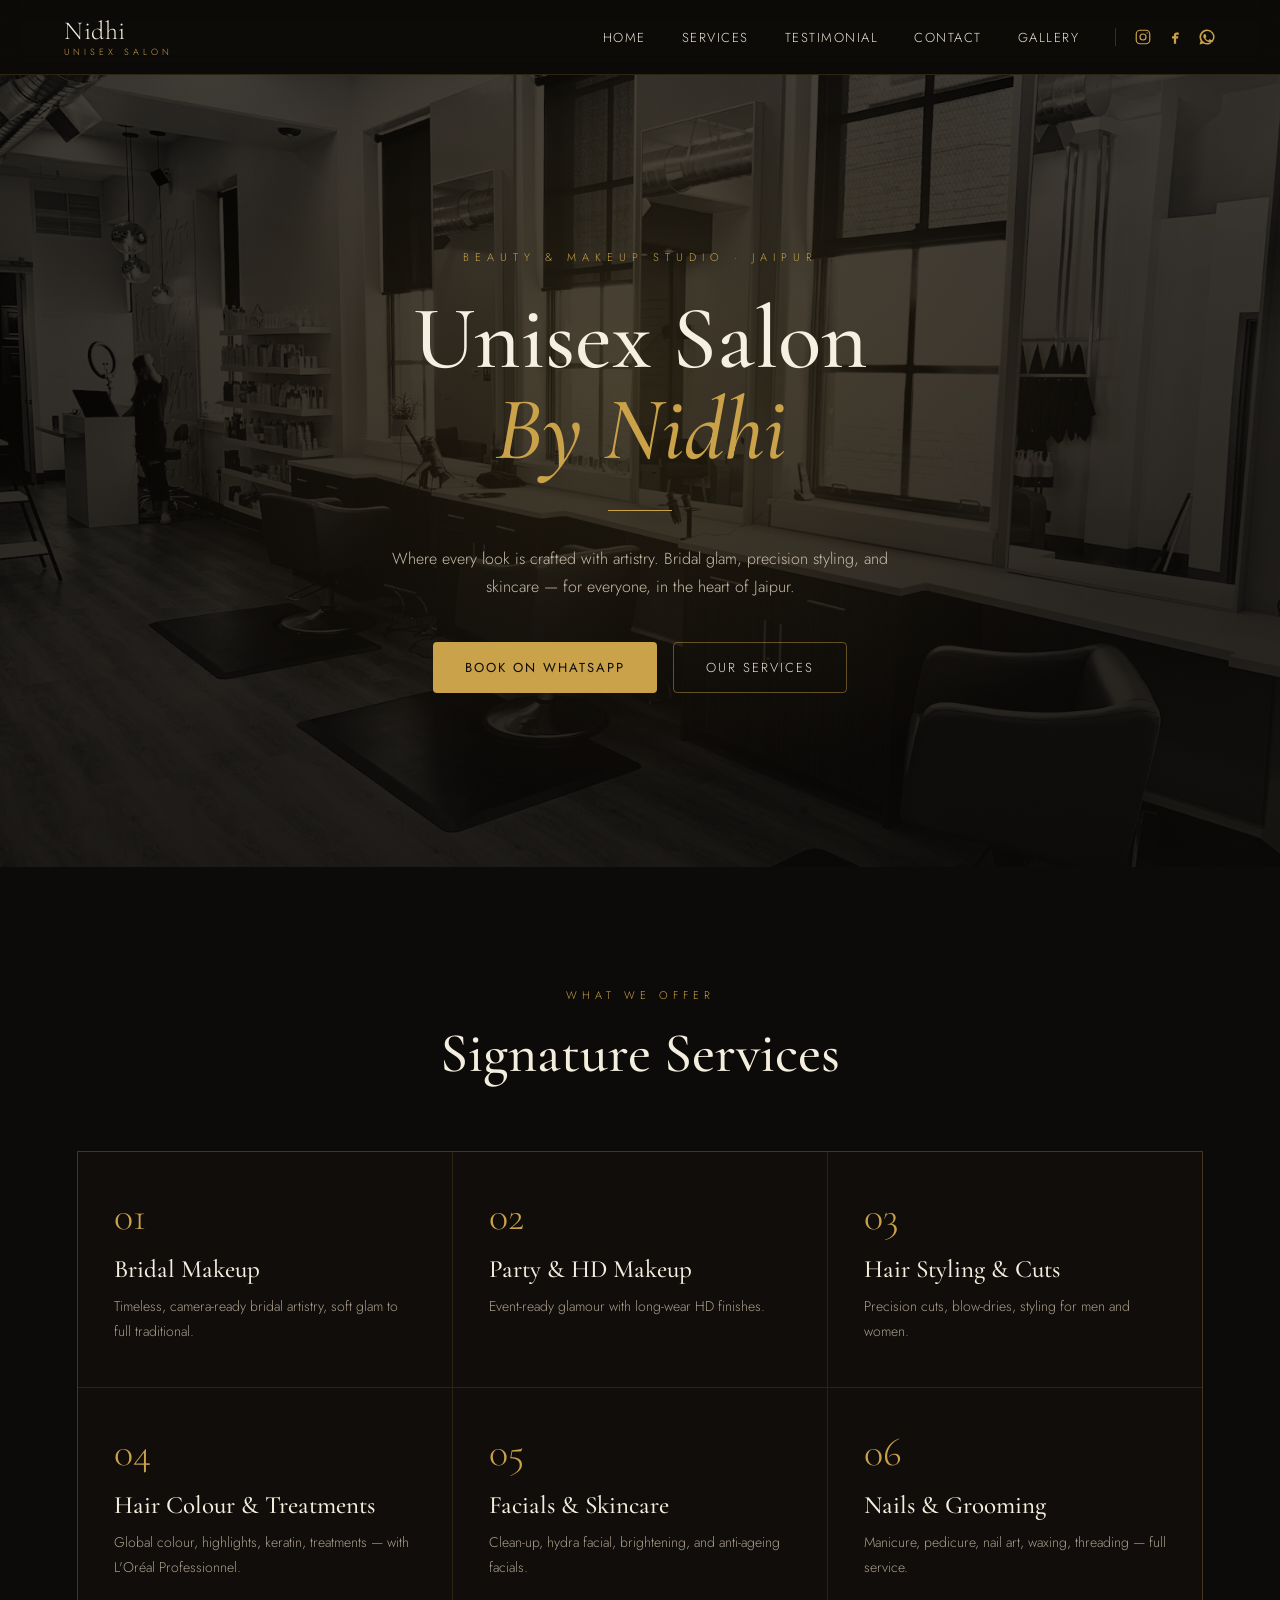
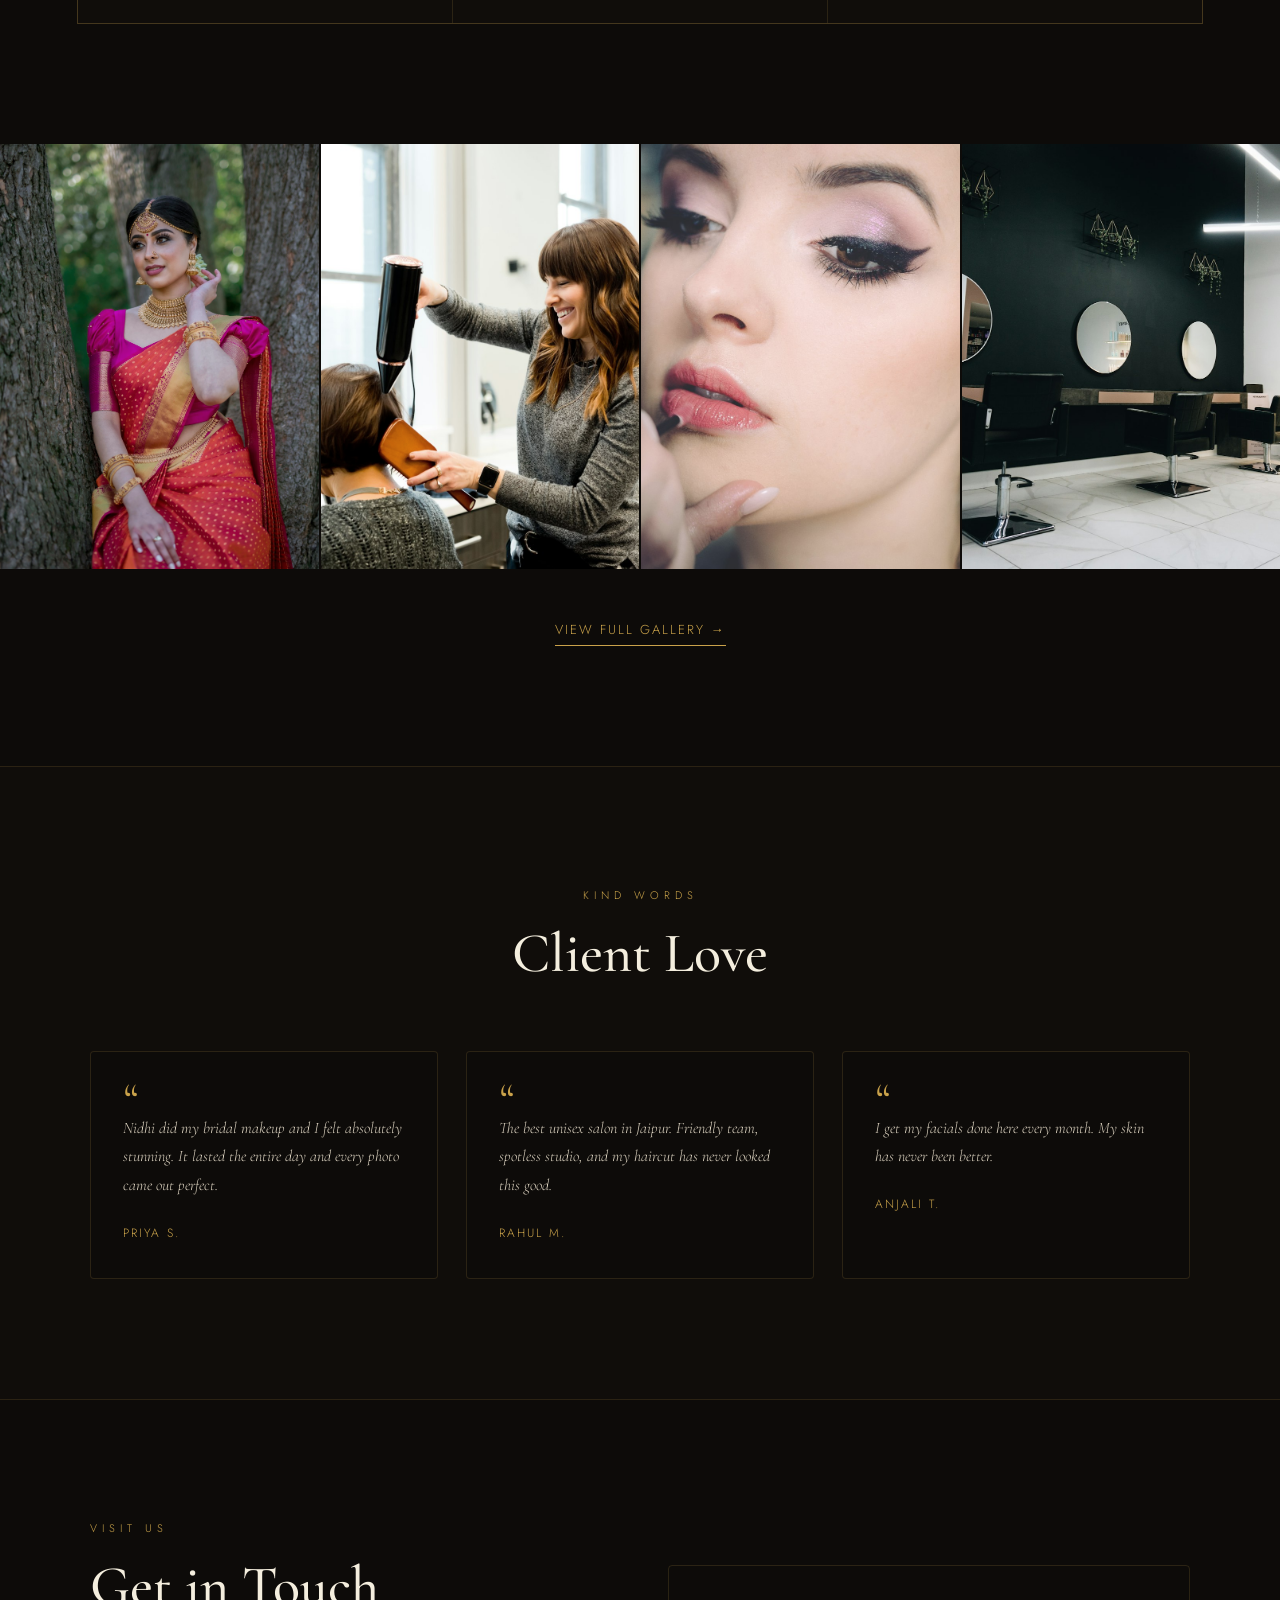
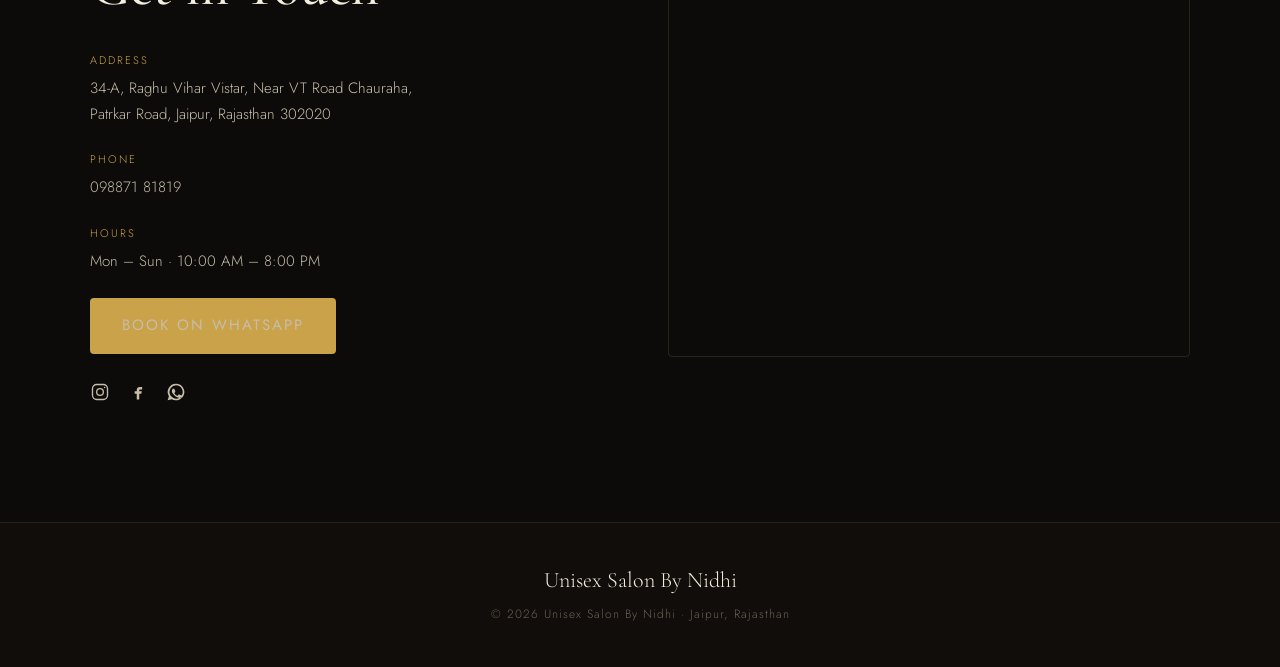
==== Nidhi/index.html @ 647c400b "Nidhi Website" ====
<!DOCTYPE html>
<html lang="en">
<head>
<meta charset="utf-8">
<meta name="viewport" content="width=device-width, initial-scale=1">
<title>Unisex Salon By Nidhi — Luxury Beauty &amp; Makeup Studio in Jaipur</title>
<meta name="description" content="Unisex Salon By Nidhi is a luxury beauty & makeup studio in Mansarovar, Jaipur. Bridal makeup, hair styling & colour, facials, nails and grooming — rated 4.7 by 1,300+ clients. Book on WhatsApp.">
<link rel="canonical" href="https://unisexsalonbynidhi.example.com/">
<meta property="og:type" content="website">
<meta property="og:title" content="Unisex Salon By Nidhi — Beauty &amp; Makeup Studio, Jaipur">
<meta property="og:description" content="Bridal glam, precision styling, and skincare — for everyone, in the heart of Jaipur. A L'Oréal Professionnel partner salon.">
<meta property="og:image" content="images/hero.jpg">
<meta property="og:locale" content="en_IN">
<link rel="icon" href="data:image/svg+xml,%3Csvg xmlns='http://www.w3.org/2000/svg' viewBox='0 0 64 64'%3E%3Crect width='64' height='64' rx='12' fill='%230d0b09'/%3E%3Ctext x='32' y='44' font-family='Georgia,serif' font-size='36' fill='%23c9a24a' text-anchor='middle'%3EN%3C/text%3E%3C/svg%3E">
<link rel="preconnect" href="https://fonts.googleapis.com">
<link rel="preconnect" href="https://fonts.gstatic.com" crossorigin>
<link href="https://fonts.googleapis.com/css2?family=Cormorant+Garamond:ital,wght@0,400;0,500;0,600;1,400&family=Jost:wght@300;400;500&display=swap" rel="stylesheet">
<link rel="stylesheet" href="css/styles.css">
<script type="application/ld+json">
{
  "@context": "https://schema.org",
  "@type": "BeautySalon",
  "name": "Unisex Salon By Nidhi",
  "image": "images/hero.jpg",
  "telephone": "+919887181819",
  "priceRange": "₹₹",
  "address": {
    "@type": "PostalAddress",
    "streetAddress": "34-A, Raghu Vihar Vistar, Near VT Road Chauraha, Patrkar Road, Mansarovar",
    "addressLocality": "Jaipur",
    "addressRegion": "Rajasthan",
    "postalCode": "302020",
    "addressCountry": "IN"
  },
  "openingHoursSpecification": {
    "@type": "OpeningHoursSpecification",
    "dayOfWeek": ["Monday","Tuesday","Wednesday","Thursday","Friday","Saturday","Sunday"],
    "opens": "10:00",
    "closes": "20:00"
  },
  "aggregateRating": {
    "@type": "AggregateRating",
    "ratingValue": "4.7",
    "ratingCount": "1394"
  },
  "sameAs": ["https://www.instagram.com/unisex_salon_by_nidhi/"]
}
</script>
</head>
<body>

<!-- NAV -->
<header class="site-header">
  <a href="#home" class="logo" aria-label="Unisex Salon By Nidhi — home">
    <span class="name">Nidhi</span>
    <span class="tag">Unisex Salon</span>
  </a>
  <nav class="nav-desktop" aria-label="Main navigation">
    <a href="#home">Home</a>
    <a href="#services">Services</a>
    <a href="#testimonial">Testimonial</a>
    <a href="#contact">Contact</a>
    <a href="gallery.html">Gallery</a>
    <div class="nav-social">
      <a href="https://www.instagram.com/unisex_salon_by_nidhi/" aria-label="Instagram" title="Instagram"><svg width="18" height="18" viewBox="0 0 24 24" fill="none" stroke="currentColor" stroke-width="1.6"><rect x="3" y="3" width="18" height="18" rx="5"/><circle cx="12" cy="12" r="4"/><circle cx="17.5" cy="6.5" r="0.9" fill="currentColor" stroke="none"/></svg></a>
      <a href="https://www.facebook.com/p/Salon-by-nidhi-100084214119299/" aria-label="Facebook" title="Facebook"><svg width="18" height="18" viewBox="0 0 24 24" fill="currentColor"><path d="M14 9h3V6h-3c-2 0-3.5 1.5-3.5 3.5V11H8v3h2.5v7h3v-7H16l.5-3h-3V9.7c0-.5.3-.7.8-.7z"/></svg></a>
      <a href="https://wa.me/919887181819" aria-label="WhatsApp" title="WhatsApp"><svg width="18" height="18" viewBox="0 0 24 24" fill="currentColor"><path d="M12 2a10 10 0 0 0-8.5 15.2L2 22l4.9-1.4A10 10 0 1 0 12 2zm0 2a8 8 0 0 1 6.3 12.9l-.3.4.6 2.2-2.3-.6-.4.2A8 8 0 1 1 12 4zm-3 4c-.3 0-.7.1-1 .5s-1 1-1 2.4 1 2.8 1.2 3 2.1 3.3 5.1 4.5c2.5 1 3 .8 3.5.8s1.7-.7 2-1.4.3-1.3.2-1.4-.3-.2-.7-.4-2-1-2.3-1.1-.5-.2-.8.2-.9 1.1-1.1 1.3-.4.2-.7.1a6.6 6.6 0 0 1-2-1.2 7.4 7.4 0 0 1-1.3-1.7c-.2-.4 0-.5.2-.7l.5-.6c.2-.2.2-.4.3-.6s0-.5 0-.7-.8-1.9-1-2.5-.5-.5-.7-.5z"/></svg></a>
    </div>
  </nav>
  <button class="hamburger" aria-label="Open menu" aria-expanded="false">
    <span></span><span></span><span></span>
  </button>
</header>

<div class="mobile-menu">
  <a href="#home">Home</a>
  <a href="#services">Services</a>
  <a href="#testimonial">Testimonial</a>
  <a href="#contact">Contact</a>
  <a href="gallery.html">Gallery</a>
  <div class="social-row">
    <a href="https://www.instagram.com/unisex_salon_by_nidhi/" aria-label="Instagram"><svg width="22" height="22" viewBox="0 0 24 24" fill="none" stroke="currentColor" stroke-width="1.6"><rect x="3" y="3" width="18" height="18" rx="5"/><circle cx="12" cy="12" r="4"/><circle cx="17.5" cy="6.5" r="0.9" fill="currentColor" stroke="none"/></svg></a>
    <a href="https://www.facebook.com/p/Salon-by-nidhi-100084214119299/" aria-label="Facebook"><svg width="22" height="22" viewBox="0 0 24 24" fill="currentColor"><path d="M14 9h3V6h-3c-2 0-3.5 1.5-3.5 3.5V11H8v3h2.5v7h3v-7H16l.5-3h-3V9.7c0-.5.3-.7.8-.7z"/></svg></a>
    <a href="https://wa.me/919887181819" aria-label="WhatsApp"><svg width="22" height="22" viewBox="0 0 24 24" fill="currentColor"><path d="M12 2a10 10 0 0 0-8.5 15.2L2 22l4.9-1.4A10 10 0 1 0 12 2zm0 2a8 8 0 0 1 6.3 12.9l-.3.4.6 2.2-2.3-.6-.4.2A8 8 0 1 1 12 4zm-3 4c-.3 0-.7.1-1 .5s-1 1-1 2.4 1 2.8 1.2 3 2.1 3.3 5.1 4.5c2.5 1 3 .8 3.5.8s1.7-.7 2-1.4.3-1.3.2-1.4-.3-.2-.7-.4-2-1-2.3-1.1-.5-.2-.8.2-.9 1.1-1.1 1.3-.4.2-.7.1a6.6 6.6 0 0 1-2-1.2 7.4 7.4 0 0 1-1.3-1.7c-.2-.4 0-.5.2-.7l.5-.6c.2-.2.2-.4.3-.6s0-.5 0-.7-.8-1.9-1-2.5-.5-.5-.7-.5z"/></svg></a>
  </div>
</div>

<!-- HERO -->
<section id="home" class="hero">
  <div class="hero-bg" role="img" aria-label="Elegant salon studio interior with styling chairs and mirrors"></div>
  <div class="hero-glow"></div>
  <div class="hero-content">
    <div class="kicker">Beauty &amp; Makeup Studio · Jaipur</div>
    <h1>Unisex Salon<br><em>By Nidhi</em></h1>
    <div class="divider"></div>
    <p>Where every look is crafted with artistry. Bridal glam, precision styling, and skincare — for everyone, in the heart of Jaipur.</p>
    <div class="hero-cta">
      <a class="btn btn-gold" href="https://wa.me/919887181819?text=Hi%20Nidhi%2C%20I'd%20like%20to%20book%20an%20appointment">Book on WhatsApp</a>
      <a class="btn btn-outline" href="#services">Our Services</a>
    </div>
  </div>
</section>

<!-- SERVICES -->
<section id="services" class="services">
  <div class="section-head">
    <div class="kicker">What We Offer</div>
    <h2 class="heading">Signature Services</h2>
  </div>
  <div class="services-grid">
    <div class="service-card">
      <div class="num">01</div>
      <h3>Bridal Makeup</h3>
      <p>Timeless, camera-ready bridal artistry, soft glam to full traditional.</p>
    </div>
    <div class="service-card">
      <div class="num">02</div>
      <h3>Party &amp; HD Makeup</h3>
      <p>Event-ready glamour with long-wear HD finishes.</p>
    </div>
    <div class="service-card">
      <div class="num">03</div>
      <h3>Hair Styling &amp; Cuts</h3>
      <p>Precision cuts, blow-dries, styling for men and women.</p>
    </div>
    <div class="service-card">
      <div class="num">04</div>
      <h3>Hair Colour &amp; Treatments</h3>
      <p>Global colour, highlights, keratin, treatments — with L'Oréal Professionnel.</p>
    </div>
    <div class="service-card">
      <div class="num">05</div>
      <h3>Facials &amp; Skincare</h3>
      <p>Clean-up, hydra facial, brightening, and anti-ageing facials.</p>
    </div>
    <div class="service-card">
      <div class="num">06</div>
      <h3>Nails &amp; Grooming</h3>
      <p>Manicure, pedicure, nail art, waxing, threading — full service.</p>
    </div>
  </div>
</section>

<!-- GALLERY PREVIEW -->
<section class="gallery-preview" aria-label="Gallery preview">
  <div class="preview-grid">
    <a href="gallery.html"><img src="images/bridal-01.jpg" alt="Traditional Indian bridal look with gold jewellery" loading="lazy"></a>
    <a href="gallery.html"><img src="images/hair-styling.jpg" alt="Stylist blow-drying a client's hair in the studio" loading="lazy"></a>
    <a href="gallery.html"><img src="images/party-makeup.jpg" alt="Party makeup application — winged liner and soft glam" loading="lazy"></a>
    <a href="gallery.html"><img src="images/studio-interior.jpg" alt="Salon studio interior with styling stations" loading="lazy"></a>
  </div>
  <div style="text-align:center;">
    <a href="gallery.html" class="link-underline">View Full Gallery →</a>
  </div>
</section>

<!-- TESTIMONIAL -->
<section id="testimonial" class="testimonials">
  <div class="section-head">
    <div class="kicker">Kind Words</div>
    <h2 class="heading">Client Love</h2>
  </div>
  <div class="quote-grid">
    <figure class="quote-card">
      <div class="mark">&ldquo;</div>
      <blockquote>Nidhi did my bridal makeup and I felt absolutely stunning. It lasted the entire day and every photo came out perfect.</blockquote>
      <figcaption>Priya S.</figcaption>
    </figure>
    <figure class="quote-card">
      <div class="mark">&ldquo;</div>
      <blockquote>The best unisex salon in Jaipur. Friendly team, spotless studio, and my haircut has never looked this good.</blockquote>
      <figcaption>Rahul M.</figcaption>
    </figure>
    <figure class="quote-card">
      <div class="mark">&ldquo;</div>
      <blockquote>I get my facials done here every month. My skin has never been better.</blockquote>
      <figcaption>Anjali T.</figcaption>
    </figure>
  </div>
</section>

<!-- CONTACT -->
<section id="contact" class="contact">
  <div class="contact-grid">
    <div>
      <div class="kicker">Visit Us</div>
      <h2 class="heading" style="margin-bottom:32px;">Get in Touch</h2>
      <div class="contact-info">
        <div>
          <div class="contact-label">Address</div>
          <p>34-A, Raghu Vihar Vistar, Near VT Road Chauraha,<br>Patrkar Road, Jaipur, Rajasthan 302020</p>
        </div>
        <div>
          <div class="contact-label">Phone</div>
          <a href="tel:+919887181819">098871 81819</a>
        </div>
        <div>
          <div class="contact-label">Hours</div>
          <p>Mon – Sun · 10:00 AM – 8:00 PM</p>
        </div>
        <div>
          <a class="btn btn-gold" href="https://wa.me/919887181819?text=Hi%20Nidhi%2C%20I'd%20like%20to%20book%20an%20appointment">Book on WhatsApp</a>
        </div>
        <div class="social-row">
          <a href="https://www.instagram.com/unisex_salon_by_nidhi/" aria-label="Instagram"><svg width="20" height="20" viewBox="0 0 24 24" fill="none" stroke="currentColor" stroke-width="1.6"><rect x="3" y="3" width="18" height="18" rx="5"/><circle cx="12" cy="12" r="4"/><circle cx="17.5" cy="6.5" r="0.9" fill="currentColor" stroke="none"/></svg></a>
          <a href="https://www.facebook.com/p/Salon-by-nidhi-100084214119299/" aria-label="Facebook"><svg width="20" height="20" viewBox="0 0 24 24" fill="currentColor"><path d="M14 9h3V6h-3c-2 0-3.5 1.5-3.5 3.5V11H8v3h2.5v7h3v-7H16l.5-3h-3V9.7c0-.5.3-.7.8-.7z"/></svg></a>
          <a href="https://wa.me/919887181819" aria-label="WhatsApp"><svg width="20" height="20" viewBox="0 0 24 24" fill="currentColor"><path d="M12 2a10 10 0 0 0-8.5 15.2L2 22l4.9-1.4A10 10 0 1 0 12 2zm0 2a8 8 0 0 1 6.3 12.9l-.3.4.6 2.2-2.3-.6-.4.2A8 8 0 1 1 12 4zm-3 4c-.3 0-.7.1-1 .5s-1 1-1 2.4 1 2.8 1.2 3 2.1 3.3 5.1 4.5c2.5 1 3 .8 3.5.8s1.7-.7 2-1.4.3-1.3.2-1.4-.3-.2-.7-.4-2-1-2.3-1.1-.5-.2-.8.2-.9 1.1-1.1 1.3-.4.2-.7.1a6.6 6.6 0 0 1-2-1.2 7.4 7.4 0 0 1-1.3-1.7c-.2-.4 0-.5.2-.7l.5-.6c.2-.2.2-.4.3-.6s0-.5 0-.7-.8-1.9-1-2.5-.5-.5-.7-.5z"/></svg></a>
        </div>
      </div>
    </div>
    <div class="map-wrap">
      <iframe
        src="https://www.google.com/maps?q=Unisex+Salon+By+Nidhi,+34-A+Raghu+Vihar+Vistar,+Patrkar+Road,+Mansarovar,+Jaipur,+Rajasthan+302020&output=embed"
        title="Map — Unisex Salon By Nidhi, Jaipur"
        loading="lazy"
        referrerpolicy="no-referrer-when-downgrade"
        allowfullscreen></iframe>
    </div>
  </div>
</section>

<!-- FOOTER -->
<footer class="site-footer">
  <div class="name">Unisex Salon By Nidhi</div>
  <p>© 2026 Unisex Salon By Nidhi · Jaipur, Rajasthan</p>
</footer>

<script src="js/main.js"></script>
</body>
</html>
---- Nidhi/css/styles.css ----
/* Unisex Salon By Nidhi — Dark & Gold theme */
:root {
  --bg: #0d0b09;
  --panel: #100d0a;
  --gold: #c9a24a;
  --gold-soft: #e3c876;
  --cream: #ece4d6;
  --muted: #a89e8c;
  --hairline: rgba(201, 162, 74, 0.16);
  --radius: 4px;
}

* { box-sizing: border-box; }

html { scroll-behavior: smooth; }

body {
  margin: 0;
  background: var(--bg);
  color: var(--cream);
  font-family: 'Jost', sans-serif;
  font-weight: 300;
  -webkit-font-smoothing: antialiased;
  overflow-x: hidden;
}

a { color: var(--gold); text-decoration: none; transition: color .25s ease; }
a:hover { color: var(--gold-soft); }

img { max-width: 100%; display: block; }

section { scroll-margin-top: 84px; }

.kicker {
  font-size: 11px;
  letter-spacing: 5px;
  text-transform: uppercase;
  color: var(--gold);
  margin-bottom: 16px;
}

.heading {
  font-family: 'Cormorant Garamond', serif;
  font-weight: 500;
  font-size: clamp(34px, 5vw, 56px);
  margin: 0;
  color: #f4eede;
}

.btn {
  display: inline-flex;
  align-items: center;
  gap: 10px;
  padding: 15px 32px;
  font-size: 13px;
  letter-spacing: 2px;
  text-transform: uppercase;
  border-radius: var(--radius);
  min-height: 44px;
}

.btn-gold { background: var(--gold); color: var(--bg); font-weight: 400; }
.btn-gold:hover { background: var(--gold-soft); color: var(--bg); }
.btn-outline { border: 1px solid rgba(201, 162, 74, 0.45); color: var(--cream); }
.btn-outline:hover { border-color: var(--gold-soft); color: var(--gold-soft); }

.link-underline {
  display: inline-flex;
  align-items: center;
  gap: 10px;
  font-size: 13px;
  letter-spacing: 2px;
  text-transform: uppercase;
  color: var(--gold);
  border-bottom: 1px solid var(--gold);
  padding-bottom: 6px;
}

/* ---------- Nav ---------- */
.site-header {
  position: sticky;
  top: 0;
  z-index: 50;
  display: flex;
  align-items: center;
  justify-content: space-between;
  padding: 18px clamp(24px, 5vw, 72px);
  background: rgba(13, 11, 9, 0.82);
  backdrop-filter: blur(12px);
  -webkit-backdrop-filter: blur(12px);
  border-bottom: 1px solid rgba(201, 162, 74, 0.18);
}

.logo { display: flex; flex-direction: column; line-height: 1; }
.logo .name { font-family: 'Cormorant Garamond', serif; font-size: 26px; letter-spacing: .5px; color: #f4eede; }
.logo .tag { font-size: 9px; letter-spacing: 4px; text-transform: uppercase; color: var(--gold); margin-top: 3px; }

.nav-desktop { display: flex; align-items: center; gap: 36px; }
.nav-desktop > a { font-size: 13px; letter-spacing: 1.5px; text-transform: uppercase; color: var(--cream); }
.nav-desktop > a:hover, .nav-desktop > a.active { color: var(--gold-soft); }

.nav-social {
  display: flex;
  align-items: center;
  gap: 14px;
  padding-left: 18px;
  border-left: 1px solid rgba(201, 162, 74, 0.25);
}
.nav-social a, .social-row a { display: flex; color: var(--gold); }
.nav-social a:hover, .social-row a:hover { color: var(--gold-soft); }

.hamburger {
  display: none;
  background: none;
  border: none;
  cursor: pointer;
  padding: 10px;
  min-width: 44px;
  min-height: 44px;
}
.hamburger span {
  display: block;
  width: 24px;
  height: 1.5px;
  background: var(--gold);
  margin: 6px 0;
  transition: transform .3s ease, opacity .3s ease;
}

.mobile-menu {
  position: fixed;
  inset: 0;
  z-index: 40;
  background: rgba(13, 11, 9, 0.97);
  display: flex;
  flex-direction: column;
  align-items: center;
  justify-content: center;
  gap: 34px;
  opacity: 0;
  visibility: hidden;
  transition: opacity .3s ease, visibility .3s ease;
}
.mobile-menu.open { opacity: 1; visibility: visible; }
.mobile-menu a {
  font-size: 18px;
  letter-spacing: 3px;
  text-transform: uppercase;
  color: var(--cream);
  padding: 8px 16px;
}
.mobile-menu .social-row { display: flex; gap: 24px; margin-top: 10px; }

/* ---------- Hero ---------- */
.hero {
  position: relative;
  min-height: 88vh;
  display: flex;
  flex-direction: column;
  align-items: center;
  justify-content: center;
  text-align: center;
  padding: 80px 24px;
  overflow: hidden;
}
.hero-bg {
  position: absolute;
  inset: 0;
  background: url('../images/hero.jpg') center / cover no-repeat;
  filter: brightness(0.32) sepia(0.35) saturate(1.1);
}
.hero-glow {
  position: absolute;
  inset: 0;
  background: radial-gradient(ellipse at 50% 40%, rgba(201, 162, 74, 0.14), transparent 60%),
              linear-gradient(to bottom, rgba(13, 11, 9, 0.35), rgba(13, 11, 9, 0.75));
}
.hero-content { position: relative; animation: riseIn .9s ease both; }
.hero-content .kicker { letter-spacing: 6px; margin-bottom: 28px; }
.hero h1 {
  font-family: 'Cormorant Garamond', serif;
  font-weight: 500;
  font-size: clamp(44px, 7vw, 92px);
  line-height: 1.02;
  margin: 0;
  color: #f6f0e2;
  text-wrap: balance;
}
.hero h1 em { font-style: italic; color: var(--gold); }
.divider { width: 64px; height: 1px; background: var(--gold); margin: 34px auto; }
.hero p { max-width: 520px; margin: 0 auto 40px; font-size: 16px; line-height: 1.8; color: #c7bda9; }
.hero-cta { display: flex; gap: 16px; justify-content: center; flex-wrap: wrap; }

@keyframes riseIn {
  from { opacity: 0; transform: translateY(18px); }
  to { opacity: 1; transform: none; }
}

/* ---------- Services ---------- */
.services { padding: clamp(72px, 10vw, 120px) clamp(24px, 6vw, 96px); }
.section-head { text-align: center; margin-bottom: 64px; }

.services-grid {
  display: grid;
  grid-template-columns: repeat(3, minmax(0, 1fr));
  gap: 1px;
  background: var(--hairline);
  border: 1px solid var(--hairline);
  max-width: 1180px;
  margin: 0 auto;
}
.service-card { background: var(--panel); padding: 44px 36px; }
.service-card .num {
  font-family: 'Cormorant Garamond', serif;
  font-size: 40px;
  color: var(--gold);
  line-height: 1;
}
.service-card h3 {
  font-family: 'Cormorant Garamond', serif;
  font-weight: 500;
  font-size: 25px;
  margin: 18px 0 10px;
  color: #f4eede;
}
.service-card p { margin: 0; font-size: 14px; line-height: 1.75; color: var(--muted); }

/* ---------- Gallery preview ---------- */
.gallery-preview { padding: 0 0 clamp(72px, 10vw, 120px); }
.preview-grid {
  display: grid;
  grid-template-columns: repeat(4, 1fr);
  gap: 2px;
  margin-bottom: 48px;
}
.preview-grid a { position: relative; overflow: hidden; display: block; }
.preview-grid img {
  width: 100%;
  aspect-ratio: 3 / 4;
  object-fit: cover;
  filter: saturate(0.9);
  transition: transform .6s ease, filter .4s ease;
}
.preview-grid a:hover img { transform: scale(1.045); filter: saturate(1.05); }

/* ---------- Testimonials ---------- */
.testimonials {
  padding: clamp(72px, 10vw, 120px) clamp(24px, 6vw, 96px);
  background: var(--panel);
  border-top: 1px solid rgba(201, 162, 74, 0.14);
  border-bottom: 1px solid rgba(201, 162, 74, 0.14);
}
.quote-grid {
  display: grid;
  grid-template-columns: repeat(auto-fit, minmax(300px, 1fr));
  gap: 28px;
  max-width: 1100px;
  margin: 0 auto;
}
.quote-card {
  margin: 0;
  padding: 36px 32px;
  background: var(--bg);
  border: 1px solid var(--hairline);
  border-radius: var(--radius);
}
.quote-card .mark {
  font-family: 'Cormorant Garamond', serif;
  font-size: 48px;
  line-height: .5;
  color: var(--gold);
  height: 26px;
}
.quote-card blockquote {
  margin: 0 0 24px;
  font-size: 16px;
  line-height: 1.8;
  color: #d8cfbd;
  font-style: italic;
  font-family: 'Cormorant Garamond', serif;
}
.quote-card figcaption {
  font-size: 12px;
  letter-spacing: 2px;
  text-transform: uppercase;
  color: var(--gold);
}

/* ---------- Contact ---------- */
.contact { padding: clamp(72px, 10vw, 120px) clamp(24px, 6vw, 96px); }
.contact-grid {
  display: grid;
  grid-template-columns: repeat(auto-fit, minmax(320px, 1fr));
  gap: 56px;
  max-width: 1100px;
  margin: 0 auto;
  align-items: center;
}
.contact-label {
  font-size: 11px;
  letter-spacing: 2px;
  text-transform: uppercase;
  color: var(--gold);
  margin-bottom: 8px;
}
.contact-info { display: flex; flex-direction: column; gap: 24px; }
.contact-info p, .contact-info a { margin: 0; font-size: 15px; line-height: 1.7; color: #c7bda9; }
.contact-info a:hover { color: var(--gold-soft); }
.social-row { display: flex; gap: 18px; margin-top: 4px; }

.map-wrap {
  aspect-ratio: 4 / 3;
  border: 1px solid var(--hairline);
  border-radius: var(--radius);
  overflow: hidden;
}
.map-wrap iframe { width: 100%; height: 100%; border: 0; filter: grayscale(0.4) contrast(0.95); }

/* ---------- Gallery page ---------- */
.page-head { text-align: center; padding: clamp(60px, 9vw, 110px) 24px clamp(40px, 6vw, 60px); }
.page-head h1 {
  font-family: 'Cormorant Garamond', serif;
  font-weight: 500;
  font-size: clamp(42px, 7vw, 84px);
  margin: 0;
  color: #f6f0e2;
}
.page-head h1 em { font-style: italic; color: var(--gold); }
.page-head p { max-width: 480px; margin: 26px auto 0; font-size: 15px; line-height: 1.8; color: #c7bda9; }
.page-head .divider { margin: 28px auto 0; }

.masonry {
  columns: 4 260px;
  column-gap: 14px;
  max-width: 1400px;
  margin: 0 auto;
  padding: 0 clamp(16px, 3vw, 48px) clamp(72px, 10vw, 120px);
}
.masonry figure {
  margin: 0 0 14px;
  break-inside: avoid;
  border: 1px solid rgba(201, 162, 74, 0.22);
  border-radius: var(--radius);
  overflow: hidden;
  cursor: zoom-in;
}
.masonry img {
  width: 100%;
  filter: saturate(0.92);
  transition: transform .6s ease, filter .4s ease;
}
.masonry figure:hover img { transform: scale(1.03); filter: saturate(1.05); }

.cta-final { text-align: center; padding: 0 24px clamp(72px, 10vw, 110px); }
.cta-final h2 {
  font-family: 'Cormorant Garamond', serif;
  font-weight: 500;
  font-size: clamp(28px, 4vw, 44px);
  margin: 0 0 24px;
  color: #f4eede;
}

/* ---------- Lightbox ---------- */
.lightbox {
  position: fixed;
  inset: 0;
  z-index: 100;
  background: rgba(13, 11, 9, 0.94);
  display: none;
  align-items: center;
  justify-content: center;
  padding: 32px;
}
.lightbox.open { display: flex; }
.lightbox img {
  max-width: min(92vw, 1100px);
  max-height: 88vh;
  object-fit: contain;
  border: 1px solid var(--hairline);
  border-radius: var(--radius);
}
.lightbox-close {
  position: absolute;
  top: 20px;
  right: 24px;
  background: none;
  border: none;
  color: var(--gold);
  font-size: 30px;
  cursor: pointer;
  min-width: 44px;
  min-height: 44px;
}
.lightbox-close:hover { color: var(--gold-soft); }

/* ---------- Footer ---------- */
.site-footer {
  padding: 44px 24px;
  text-align: center;
  background: var(--panel);
  border-top: 1px solid rgba(201, 162, 74, 0.14);
}
.site-footer .name { font-family: 'Cormorant Garamond', serif; font-size: 22px; color: #f4eede; }
.site-footer p { margin: 12px 0 0; font-size: 12px; letter-spacing: 1px; color: #6b6152; }

/* ---------- Responsive ---------- */
@media (max-width: 900px) {
  .services-grid { grid-template-columns: repeat(2, 1fr); }
  .preview-grid { grid-template-columns: repeat(2, 1fr); }
  .nav-desktop { display: none; }
  .hamburger { display: block; }
}

@media (max-width: 560px) {
  .services-grid { grid-template-columns: 1fr; }
  .hero { min-height: 78vh; }
}
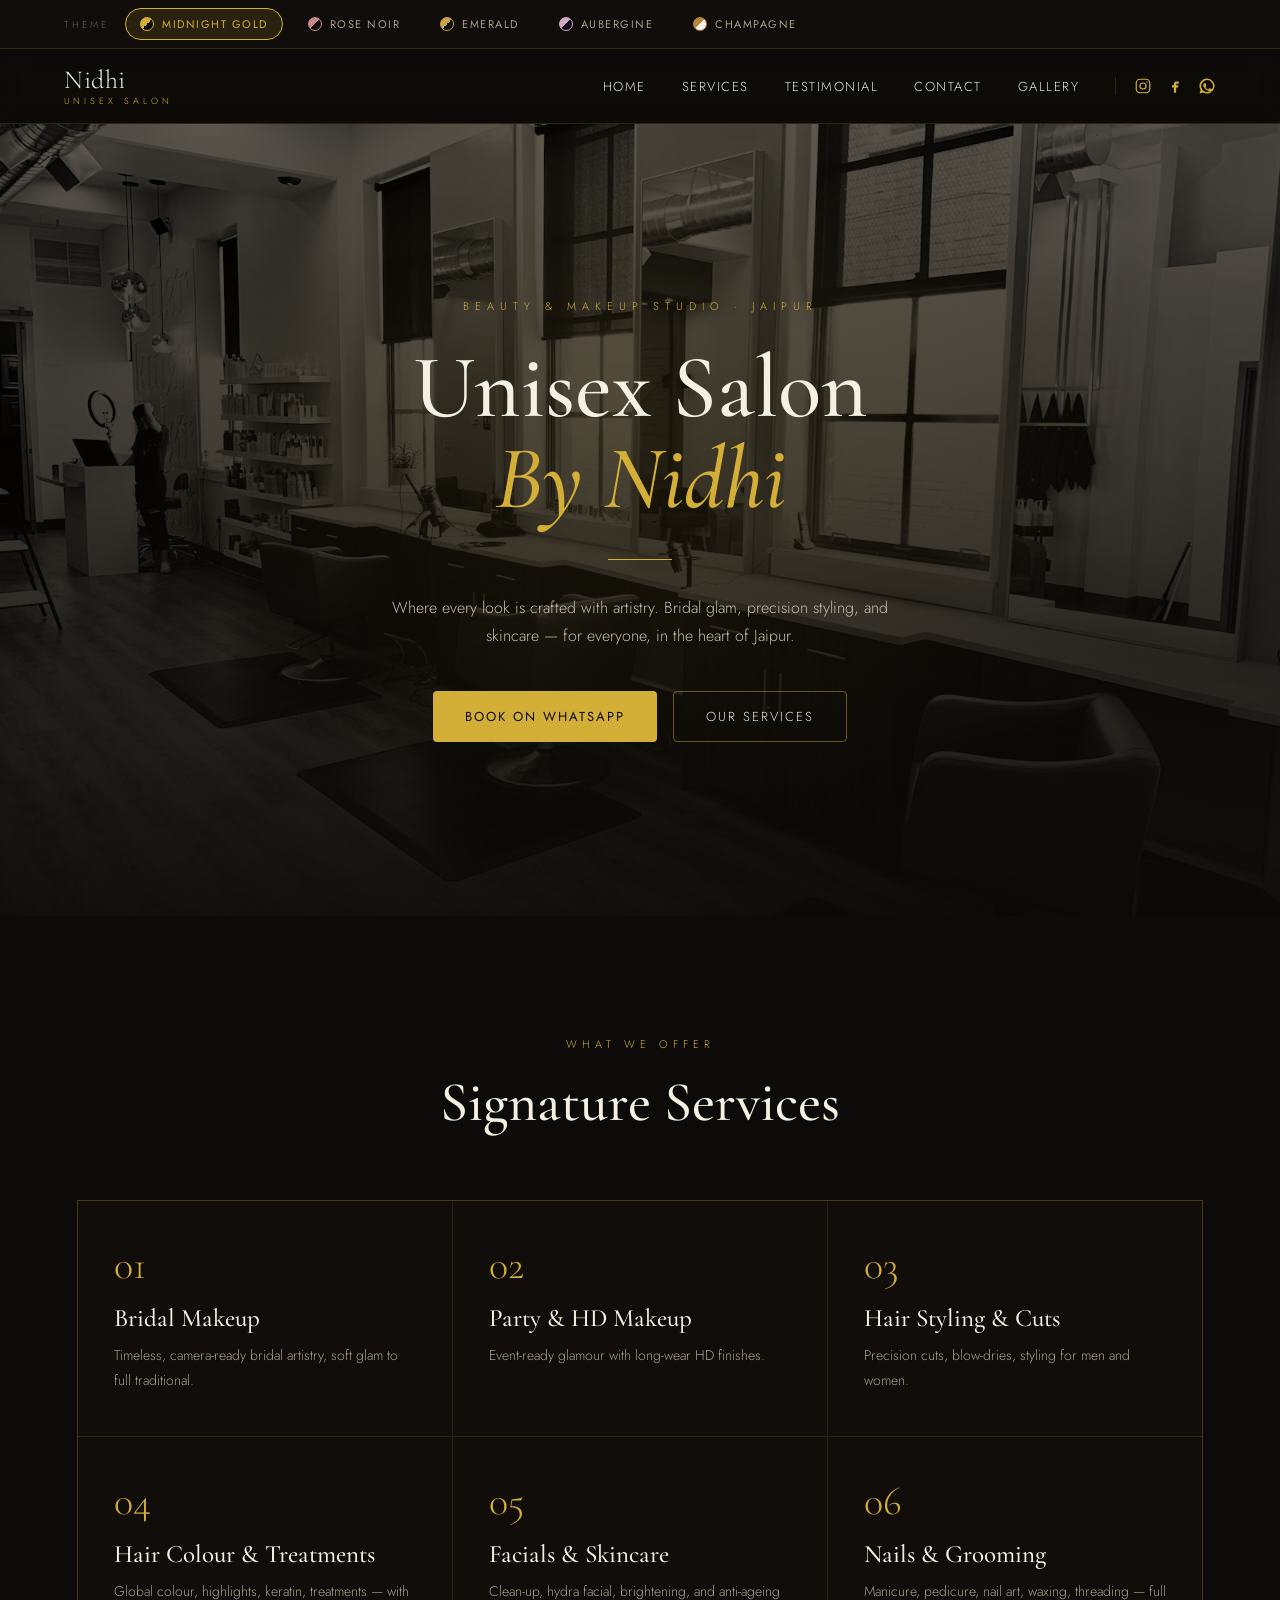
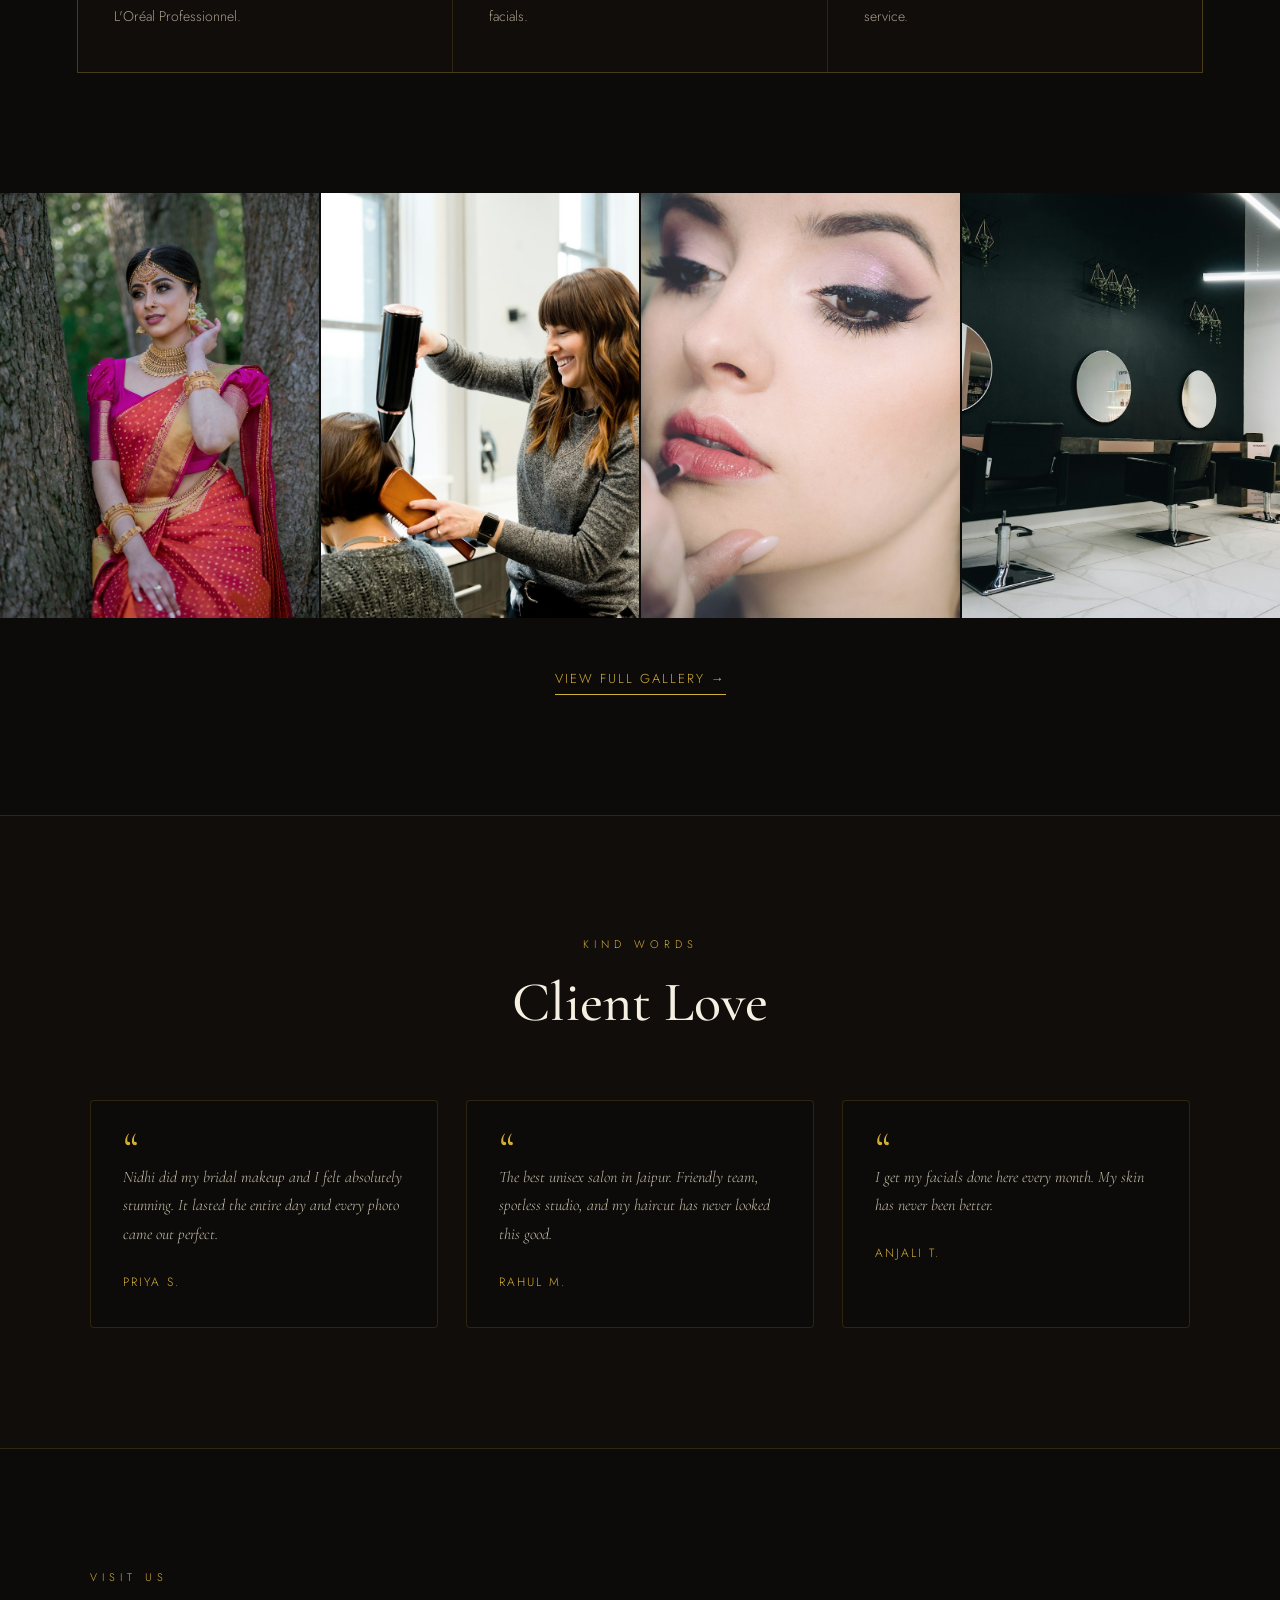
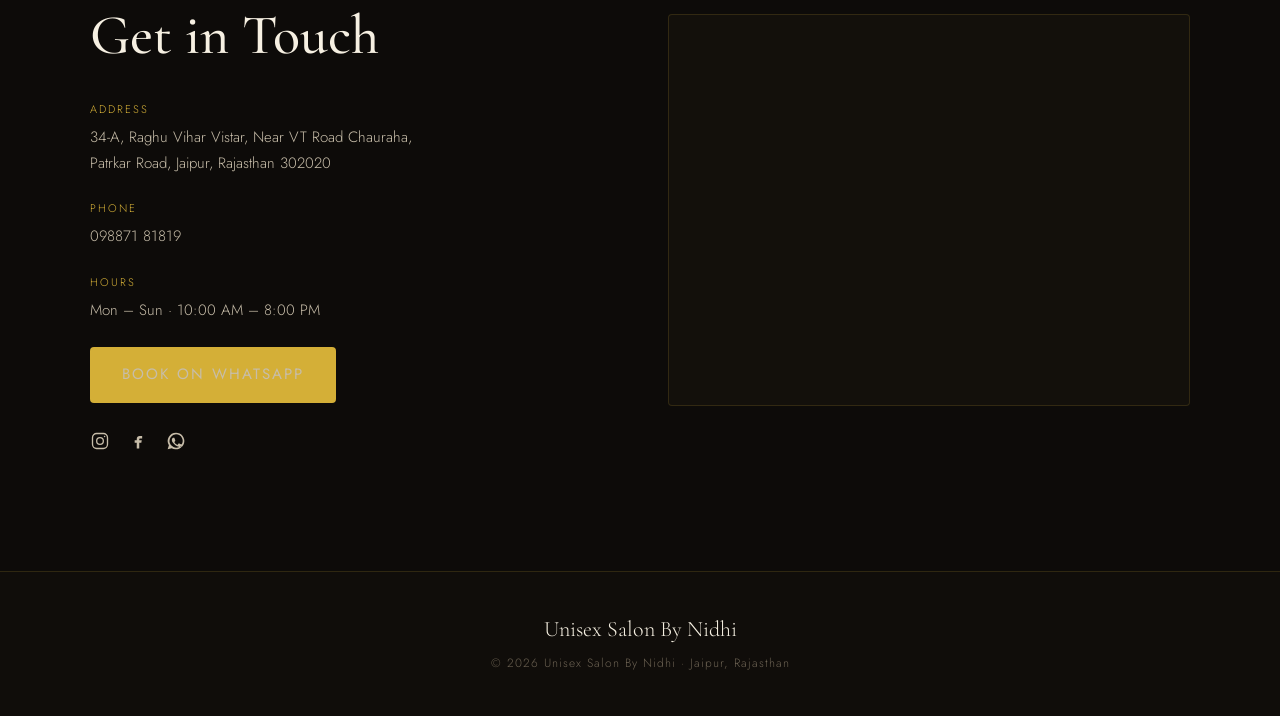
==== commit ad8cfa15: "Multi theme" ====
--- a/Nidhi/index.html
+++ b/Nidhi/index.html
@@ -16,6 +16,10 @@
 <link rel="preconnect" href="https://fonts.gstatic.com" crossorigin>
 <link href="https://fonts.googleapis.com/css2?family=Cormorant+Garamond:ital,wght@0,400;0,500;0,600;1,400&family=Jost:wght@300;400;500&display=swap" rel="stylesheet">
 <link rel="stylesheet" href="css/styles.css">
+<script>
+// Apply saved theme before first paint to avoid a flash of the default palette
+try { document.documentElement.dataset.theme = localStorage.getItem('nidhi-theme') || 'midnight'; } catch (e) {}
+</script>
 <script type="application/ld+json">
 {
   "@context": "https://schema.org",
@@ -49,6 +53,9 @@
 </head>
 <body>
 
+<!-- THEME SWITCHER -->
+<div class="theme-bar" role="group" aria-label="Choose a colour theme"></div>
+
 <!-- NAV -->
 <header class="site-header">
   <a href="#home" class="logo" aria-label="Unisex Salon By Nidhi — home">
--- a/Nidhi/css/styles.css
+++ b/Nidhi/css/styles.css
@@ -1,13 +1,94 @@
-/* Unisex Salon By Nidhi — Dark & Gold theme */
+/* Unisex Salon By Nidhi — multi-theme (CSS custom property driven) */
+
+/* ---------- Theme: Midnight Gold (default) ---------- */
 :root {
   --bg: #0d0b09;
   --panel: #100d0a;
+  --panel2: #13100b;
+  --nav-bg: rgba(13, 11, 9, 0.82);
+  --text: #ece4d6;
+  --heading: #f6f0e2;
+  --muted: #c7bda9;
+  --muted2: #a89e8c;
+  --faint: #6b6152;
+  --gold: #d4af37;
+  --gold-soft: #e6c86b;
+  --line: rgba(212, 175, 55, 0.16);
+  --glow: rgba(212, 175, 55, 0.10);
+  --btn-text: #0d0b09;
+  --radius: 4px;
+}
+
+/* ---------- Theme: Rose Noir ---------- */
+[data-theme="rose"] {
+  --bg: #12100f;
+  --panel: #181413;
+  --panel2: #1c1615;
+  --nav-bg: rgba(18, 16, 15, 0.82);
+  --text: #efe4df;
+  --heading: #f7ece7;
+  --muted: #d3bdb6;
+  --muted2: #b09a94;
+  --faint: #7a655f;
+  --gold: #c98a86;
+  --gold-soft: #e0a9a4;
+  --line: rgba(201, 138, 134, 0.18);
+  --glow: rgba(201, 138, 134, 0.10);
+  --btn-text: #12100f;
+}
+
+/* ---------- Theme: Emerald ---------- */
+[data-theme="emerald"] {
+  --bg: #0a0f0c;
+  --panel: #0e1410;
+  --panel2: #111a14;
+  --nav-bg: rgba(10, 15, 12, 0.82);
+  --text: #e3ecdf;
+  --heading: #eff5ec;
+  --muted: #b7c7ba;
+  --muted2: #93a596;
+  --faint: #5c6b5f;
   --gold: #c9a24a;
   --gold-soft: #e3c876;
-  --cream: #ece4d6;
-  --muted: #a89e8c;
-  --hairline: rgba(201, 162, 74, 0.16);
-  --radius: 4px;
+  --line: rgba(201, 162, 74, 0.18);
+  --glow: rgba(201, 162, 74, 0.10);
+  --btn-text: #0a0f0c;
+}
+
+/* ---------- Theme: Aubergine ---------- */
+[data-theme="aubergine"] {
+  --bg: #120c14;
+  --panel: #181019;
+  --panel2: #1d1421;
+  --nav-bg: rgba(18, 12, 20, 0.82);
+  --text: #ece1ef;
+  --heading: #f4ebf6;
+  --muted: #c9b6cf;
+  --muted2: #a692ad;
+  --faint: #6f5f75;
+  --gold: #d0a9c4;
+  --gold-soft: #e6c6dd;
+  --line: rgba(208, 169, 196, 0.18);
+  --glow: rgba(208, 169, 196, 0.10);
+  --btn-text: #120c14;
+}
+
+/* ---------- Theme: Champagne (light) ---------- */
+[data-theme="champagne"] {
+  --bg: #f5f0e8;
+  --panel: #fbf7f0;
+  --panel2: #efe7d9;
+  --nav-bg: rgba(245, 240, 232, 0.85);
+  --text: #4a4238;
+  --heading: #2e2a22;
+  --muted: #6f6656;
+  --muted2: #8a8070;
+  --faint: #b0a693;
+  --gold: #b8873b;
+  --gold-soft: #9c7230;
+  --line: rgba(184, 135, 59, 0.22);
+  --glow: rgba(184, 135, 59, 0.12);
+  --btn-text: #fbf7f0;
 }
 
 * { box-sizing: border-box; }
@@ -16,26 +97,27 @@
 
 body {
   margin: 0;
-  background: var(--bg);
-  color: var(--cream);
+  background: var(--bg, #0d0b09);
+  color: var(--text, #ece4d6);
   font-family: 'Jost', sans-serif;
   font-weight: 300;
   -webkit-font-smoothing: antialiased;
   overflow-x: hidden;
-}
-
-a { color: var(--gold); text-decoration: none; transition: color .25s ease; }
-a:hover { color: var(--gold-soft); }
+  transition: background .4s ease, color .4s ease;
+}
+
+a { color: var(--gold, #d4af37); text-decoration: none; transition: color .25s ease; }
+a:hover { color: var(--gold-soft, #e6c86b); }
 
 img { max-width: 100%; display: block; }
 
-section { scroll-margin-top: 84px; }
+section { scroll-margin-top: 130px; }
 
 .kicker {
   font-size: 11px;
   letter-spacing: 5px;
   text-transform: uppercase;
-  color: var(--gold);
+  color: var(--gold, #d4af37);
   margin-bottom: 16px;
 }
 
@@ -44,7 +126,7 @@
   font-weight: 500;
   font-size: clamp(34px, 5vw, 56px);
   margin: 0;
-  color: #f4eede;
+  color: var(--heading, #f6f0e2);
 }
 
 .btn {
@@ -57,12 +139,13 @@
   text-transform: uppercase;
   border-radius: var(--radius);
   min-height: 44px;
-}
-
-.btn-gold { background: var(--gold); color: var(--bg); font-weight: 400; }
-.btn-gold:hover { background: var(--gold-soft); color: var(--bg); }
-.btn-outline { border: 1px solid rgba(201, 162, 74, 0.45); color: var(--cream); }
-.btn-outline:hover { border-color: var(--gold-soft); color: var(--gold-soft); }
+  transition: background .3s ease, color .3s ease, border-color .3s ease;
+}
+
+.btn-gold { background: var(--gold, #d4af37); color: var(--btn-text, #0d0b09); font-weight: 400; }
+.btn-gold:hover { background: var(--gold-soft, #e6c86b); color: var(--btn-text, #0d0b09); }
+.btn-outline { border: 1px solid color-mix(in srgb, var(--gold, #d4af37) 45%, transparent); color: var(--text, #ece4d6); }
+.btn-outline:hover { border-color: var(--gold-soft, #e6c86b); color: var(--gold-soft, #e6c86b); }
 
 .link-underline {
   display: inline-flex;
@@ -71,9 +154,51 @@
   font-size: 13px;
   letter-spacing: 2px;
   text-transform: uppercase;
-  color: var(--gold);
-  border-bottom: 1px solid var(--gold);
+  color: var(--gold, #d4af37);
+  border-bottom: 1px solid var(--gold, #d4af37);
   padding-bottom: 6px;
+}
+
+/* ---------- Theme switcher bar ---------- */
+.theme-bar {
+  display: flex;
+  align-items: center;
+  gap: 10px;
+  flex-wrap: wrap;
+  padding: 8px clamp(24px, 5vw, 72px);
+  background: var(--panel, #100d0a);
+  border-bottom: 1px solid var(--line, rgba(212,175,55,0.16));
+  transition: background .4s ease;
+}
+.theme-bar .theme-label {
+  font-size: 10px;
+  letter-spacing: 3px;
+  text-transform: uppercase;
+  color: var(--faint, #6b6152);
+  margin-right: 6px;
+}
+.theme-pill {
+  display: flex;
+  align-items: center;
+  gap: 8px;
+  padding: 7px 14px;
+  border-radius: 999px;
+  font-family: 'Jost', sans-serif;
+  font-size: 11px;
+  text-transform: uppercase;
+  letter-spacing: 1.5px;
+  background: transparent;
+  border: 1px solid transparent;
+  color: var(--muted2, #a89e8c);
+  cursor: pointer;
+  transition: all .25s ease;
+}
+.theme-pill:focus-visible { outline: 2px solid var(--gold, #d4af37); outline-offset: 2px; }
+.theme-pill .dot {
+  width: 14px;
+  height: 14px;
+  border-radius: 50%;
+  flex-shrink: 0;
 }
 
 /* ---------- Nav ---------- */
@@ -85,29 +210,30 @@
   align-items: center;
   justify-content: space-between;
   padding: 18px clamp(24px, 5vw, 72px);
-  background: rgba(13, 11, 9, 0.82);
+  background: var(--nav-bg, rgba(13, 11, 9, 0.82));
   backdrop-filter: blur(12px);
   -webkit-backdrop-filter: blur(12px);
-  border-bottom: 1px solid rgba(201, 162, 74, 0.18);
+  border-bottom: 1px solid var(--line, rgba(212,175,55,0.16));
+  transition: background .4s ease;
 }
 
 .logo { display: flex; flex-direction: column; line-height: 1; }
-.logo .name { font-family: 'Cormorant Garamond', serif; font-size: 26px; letter-spacing: .5px; color: #f4eede; }
-.logo .tag { font-size: 9px; letter-spacing: 4px; text-transform: uppercase; color: var(--gold); margin-top: 3px; }
+.logo .name { font-family: 'Cormorant Garamond', serif; font-size: 26px; letter-spacing: .5px; color: var(--heading, #f6f0e2); }
+.logo .tag { font-size: 9px; letter-spacing: 4px; text-transform: uppercase; color: var(--gold, #d4af37); margin-top: 3px; }
 
 .nav-desktop { display: flex; align-items: center; gap: 36px; }
-.nav-desktop > a { font-size: 13px; letter-spacing: 1.5px; text-transform: uppercase; color: var(--cream); }
-.nav-desktop > a:hover, .nav-desktop > a.active { color: var(--gold-soft); }
+.nav-desktop > a { font-size: 13px; letter-spacing: 1.5px; text-transform: uppercase; color: var(--text, #ece4d6); }
+.nav-desktop > a:hover, .nav-desktop > a.active { color: var(--gold-soft, #e6c86b); }
 
 .nav-social {
   display: flex;
   align-items: center;
   gap: 14px;
   padding-left: 18px;
-  border-left: 1px solid rgba(201, 162, 74, 0.25);
-}
-.nav-social a, .social-row a { display: flex; color: var(--gold); }
-.nav-social a:hover, .social-row a:hover { color: var(--gold-soft); }
+  border-left: 1px solid var(--line, rgba(212,175,55,0.16));
+}
+.nav-social a, .social-row a { display: flex; color: var(--gold, #d4af37); }
+.nav-social a:hover, .social-row a:hover { color: var(--gold-soft, #e6c86b); }
 
 .hamburger {
   display: none;
@@ -122,7 +248,7 @@
   display: block;
   width: 24px;
   height: 1.5px;
-  background: var(--gold);
+  background: var(--gold, #d4af37);
   margin: 6px 0;
   transition: transform .3s ease, opacity .3s ease;
 }
@@ -131,7 +257,7 @@
   position: fixed;
   inset: 0;
   z-index: 40;
-  background: rgba(13, 11, 9, 0.97);
+  background: var(--bg, #0d0b09);
   display: flex;
   flex-direction: column;
   align-items: center;
@@ -146,7 +272,7 @@
   font-size: 18px;
   letter-spacing: 3px;
   text-transform: uppercase;
-  color: var(--cream);
+  color: var(--text, #ece4d6);
   padding: 8px 16px;
 }
 .mobile-menu .social-row { display: flex; gap: 24px; margin-top: 10px; }
@@ -169,11 +295,14 @@
   background: url('../images/hero.jpg') center / cover no-repeat;
   filter: brightness(0.32) sepia(0.35) saturate(1.1);
 }
+[data-theme="champagne"] .hero-bg { filter: brightness(0.85) sepia(0.25) saturate(0.9) opacity(0.35); }
 .hero-glow {
   position: absolute;
   inset: 0;
-  background: radial-gradient(ellipse at 50% 40%, rgba(201, 162, 74, 0.14), transparent 60%),
-              linear-gradient(to bottom, rgba(13, 11, 9, 0.35), rgba(13, 11, 9, 0.75));
+  background: radial-gradient(ellipse at 50% 40%, var(--glow, rgba(212,175,55,0.10)), transparent 60%),
+              linear-gradient(to bottom, transparent, var(--bg, #0d0b09));
+  opacity: 0.9;
+  transition: background .4s ease;
 }
 .hero-content { position: relative; animation: riseIn .9s ease both; }
 .hero-content .kicker { letter-spacing: 6px; margin-bottom: 28px; }
@@ -183,12 +312,12 @@
   font-size: clamp(44px, 7vw, 92px);
   line-height: 1.02;
   margin: 0;
-  color: #f6f0e2;
+  color: var(--heading, #f6f0e2);
   text-wrap: balance;
 }
-.hero h1 em { font-style: italic; color: var(--gold); }
-.divider { width: 64px; height: 1px; background: var(--gold); margin: 34px auto; }
-.hero p { max-width: 520px; margin: 0 auto 40px; font-size: 16px; line-height: 1.8; color: #c7bda9; }
+.hero h1 em { font-style: italic; color: var(--gold, #d4af37); }
+.divider { width: 64px; height: 1px; background: var(--gold, #d4af37); margin: 34px auto; }
+.hero p { max-width: 520px; margin: 0 auto 40px; font-size: 16px; line-height: 1.8; color: var(--muted, #c7bda9); }
 .hero-cta { display: flex; gap: 16px; justify-content: center; flex-wrap: wrap; }
 
 @keyframes riseIn {
@@ -204,16 +333,16 @@
   display: grid;
   grid-template-columns: repeat(3, minmax(0, 1fr));
   gap: 1px;
-  background: var(--hairline);
-  border: 1px solid var(--hairline);
+  background: var(--line, rgba(212,175,55,0.16));
+  border: 1px solid var(--line, rgba(212,175,55,0.16));
   max-width: 1180px;
   margin: 0 auto;
 }
-.service-card { background: var(--panel); padding: 44px 36px; }
+.service-card { background: var(--panel, #100d0a); padding: 44px 36px; transition: background .4s ease; }
 .service-card .num {
   font-family: 'Cormorant Garamond', serif;
   font-size: 40px;
-  color: var(--gold);
+  color: var(--gold, #d4af37);
   line-height: 1;
 }
 .service-card h3 {
@@ -221,9 +350,9 @@
   font-weight: 500;
   font-size: 25px;
   margin: 18px 0 10px;
-  color: #f4eede;
-}
-.service-card p { margin: 0; font-size: 14px; line-height: 1.75; color: var(--muted); }
+  color: var(--heading, #f6f0e2);
+}
+.service-card p { margin: 0; font-size: 14px; line-height: 1.75; color: var(--muted2, #a89e8c); }
 
 /* ---------- Gallery preview ---------- */
 .gallery-preview { padding: 0 0 clamp(72px, 10vw, 120px); }
@@ -233,7 +362,7 @@
   gap: 2px;
   margin-bottom: 48px;
 }
-.preview-grid a { position: relative; overflow: hidden; display: block; }
+.preview-grid a { position: relative; overflow: hidden; display: block; background: var(--panel2, #13100b); }
 .preview-grid img {
   width: 100%;
   aspect-ratio: 3 / 4;
@@ -246,9 +375,10 @@
 /* ---------- Testimonials ---------- */
 .testimonials {
   padding: clamp(72px, 10vw, 120px) clamp(24px, 6vw, 96px);
-  background: var(--panel);
-  border-top: 1px solid rgba(201, 162, 74, 0.14);
-  border-bottom: 1px solid rgba(201, 162, 74, 0.14);
+  background: var(--panel, #100d0a);
+  border-top: 1px solid var(--line, rgba(212,175,55,0.16));
+  border-bottom: 1px solid var(--line, rgba(212,175,55,0.16));
+  transition: background .4s ease;
 }
 .quote-grid {
   display: grid;
@@ -260,22 +390,23 @@
 .quote-card {
   margin: 0;
   padding: 36px 32px;
-  background: var(--bg);
-  border: 1px solid var(--hairline);
+  background: var(--bg, #0d0b09);
+  border: 1px solid var(--line, rgba(212,175,55,0.16));
   border-radius: var(--radius);
+  transition: background .4s ease;
 }
 .quote-card .mark {
   font-family: 'Cormorant Garamond', serif;
   font-size: 48px;
   line-height: .5;
-  color: var(--gold);
+  color: var(--gold, #d4af37);
   height: 26px;
 }
 .quote-card blockquote {
   margin: 0 0 24px;
   font-size: 16px;
   line-height: 1.8;
-  color: #d8cfbd;
+  color: var(--muted, #c7bda9);
   font-style: italic;
   font-family: 'Cormorant Garamond', serif;
 }
@@ -283,7 +414,7 @@
   font-size: 12px;
   letter-spacing: 2px;
   text-transform: uppercase;
-  color: var(--gold);
+  color: var(--gold, #d4af37);
 }
 
 /* ---------- Contact ---------- */
@@ -300,19 +431,20 @@
   font-size: 11px;
   letter-spacing: 2px;
   text-transform: uppercase;
-  color: var(--gold);
+  color: var(--gold, #d4af37);
   margin-bottom: 8px;
 }
 .contact-info { display: flex; flex-direction: column; gap: 24px; }
-.contact-info p, .contact-info a { margin: 0; font-size: 15px; line-height: 1.7; color: #c7bda9; }
-.contact-info a:hover { color: var(--gold-soft); }
+.contact-info p, .contact-info a { margin: 0; font-size: 15px; line-height: 1.7; color: var(--muted, #c7bda9); }
+.contact-info a:hover { color: var(--gold-soft, #e6c86b); }
 .social-row { display: flex; gap: 18px; margin-top: 4px; }
 
 .map-wrap {
   aspect-ratio: 4 / 3;
-  border: 1px solid var(--hairline);
+  border: 1px solid var(--line, rgba(212,175,55,0.16));
   border-radius: var(--radius);
   overflow: hidden;
+  background: var(--panel2, #13100b);
 }
 .map-wrap iframe { width: 100%; height: 100%; border: 0; filter: grayscale(0.4) contrast(0.95); }
 
@@ -323,10 +455,10 @@
   font-weight: 500;
   font-size: clamp(42px, 7vw, 84px);
   margin: 0;
-  color: #f6f0e2;
-}
-.page-head h1 em { font-style: italic; color: var(--gold); }
-.page-head p { max-width: 480px; margin: 26px auto 0; font-size: 15px; line-height: 1.8; color: #c7bda9; }
+  color: var(--heading, #f6f0e2);
+}
+.page-head h1 em { font-style: italic; color: var(--gold, #d4af37); }
+.page-head p { max-width: 480px; margin: 26px auto 0; font-size: 15px; line-height: 1.8; color: var(--muted, #c7bda9); }
 .page-head .divider { margin: 28px auto 0; }
 
 .masonry {
@@ -339,10 +471,11 @@
 .masonry figure {
   margin: 0 0 14px;
   break-inside: avoid;
-  border: 1px solid rgba(201, 162, 74, 0.22);
+  border: 1px solid var(--line, rgba(212,175,55,0.16));
   border-radius: var(--radius);
   overflow: hidden;
   cursor: zoom-in;
+  background: var(--panel2, #13100b);
 }
 .masonry img {
   width: 100%;
@@ -357,7 +490,7 @@
   font-weight: 500;
   font-size: clamp(28px, 4vw, 44px);
   margin: 0 0 24px;
-  color: #f4eede;
+  color: var(--heading, #f6f0e2);
 }
 
 /* ---------- Lightbox ---------- */
@@ -365,7 +498,7 @@
   position: fixed;
   inset: 0;
   z-index: 100;
-  background: rgba(13, 11, 9, 0.94);
+  background: rgba(0, 0, 0, 0.92);
   display: none;
   align-items: center;
   justify-content: center;
@@ -376,7 +509,7 @@
   max-width: min(92vw, 1100px);
   max-height: 88vh;
   object-fit: contain;
-  border: 1px solid var(--hairline);
+  border: 1px solid var(--line, rgba(212,175,55,0.16));
   border-radius: var(--radius);
 }
 .lightbox-close {
@@ -385,23 +518,24 @@
   right: 24px;
   background: none;
   border: none;
-  color: var(--gold);
+  color: var(--gold, #d4af37);
   font-size: 30px;
   cursor: pointer;
   min-width: 44px;
   min-height: 44px;
 }
-.lightbox-close:hover { color: var(--gold-soft); }
+.lightbox-close:hover { color: var(--gold-soft, #e6c86b); }
 
 /* ---------- Footer ---------- */
 .site-footer {
   padding: 44px 24px;
   text-align: center;
-  background: var(--panel);
-  border-top: 1px solid rgba(201, 162, 74, 0.14);
-}
-.site-footer .name { font-family: 'Cormorant Garamond', serif; font-size: 22px; color: #f4eede; }
-.site-footer p { margin: 12px 0 0; font-size: 12px; letter-spacing: 1px; color: #6b6152; }
+  background: var(--panel, #100d0a);
+  border-top: 1px solid var(--line, rgba(212,175,55,0.16));
+  transition: background .4s ease;
+}
+.site-footer .name { font-family: 'Cormorant Garamond', serif; font-size: 22px; color: var(--heading, #f6f0e2); }
+.site-footer p { margin: 12px 0 0; font-size: 12px; letter-spacing: 1px; color: var(--faint, #6b6152); }
 
 /* ---------- Responsive ---------- */
 @media (max-width: 900px) {
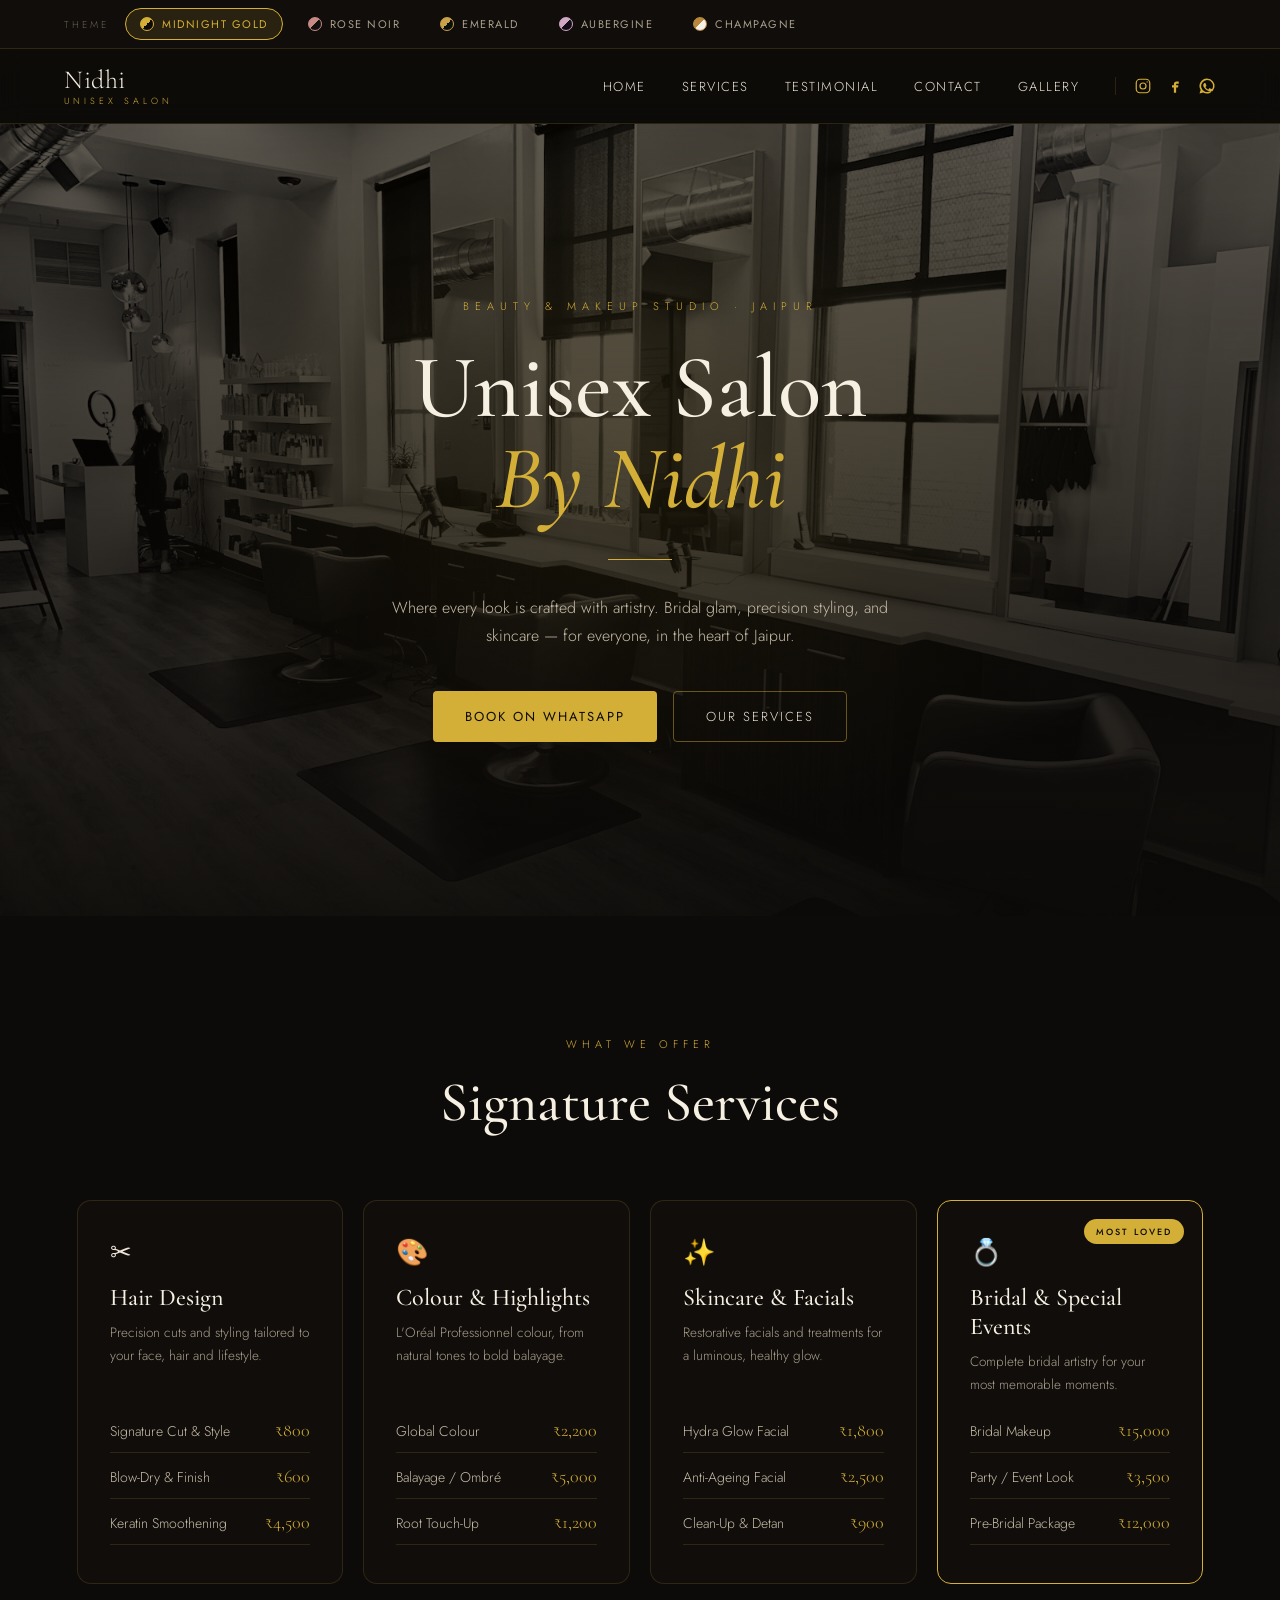
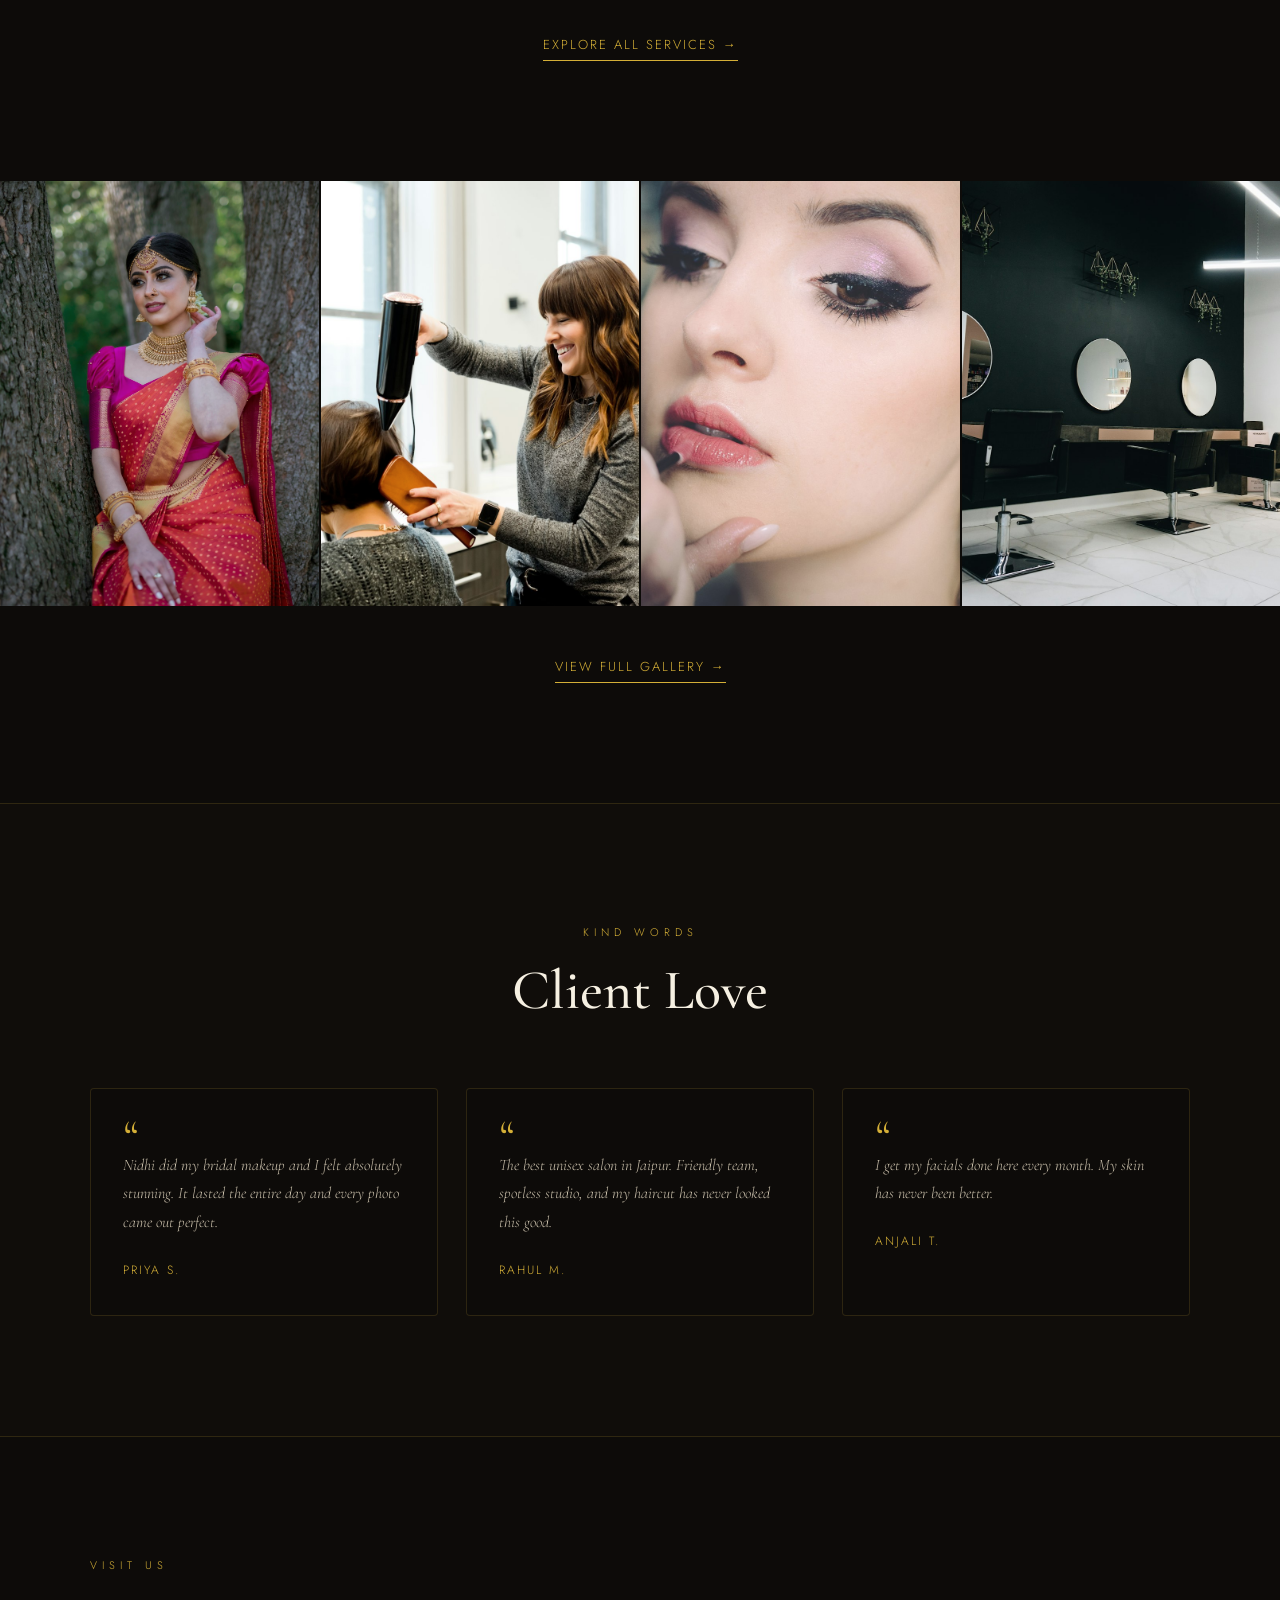
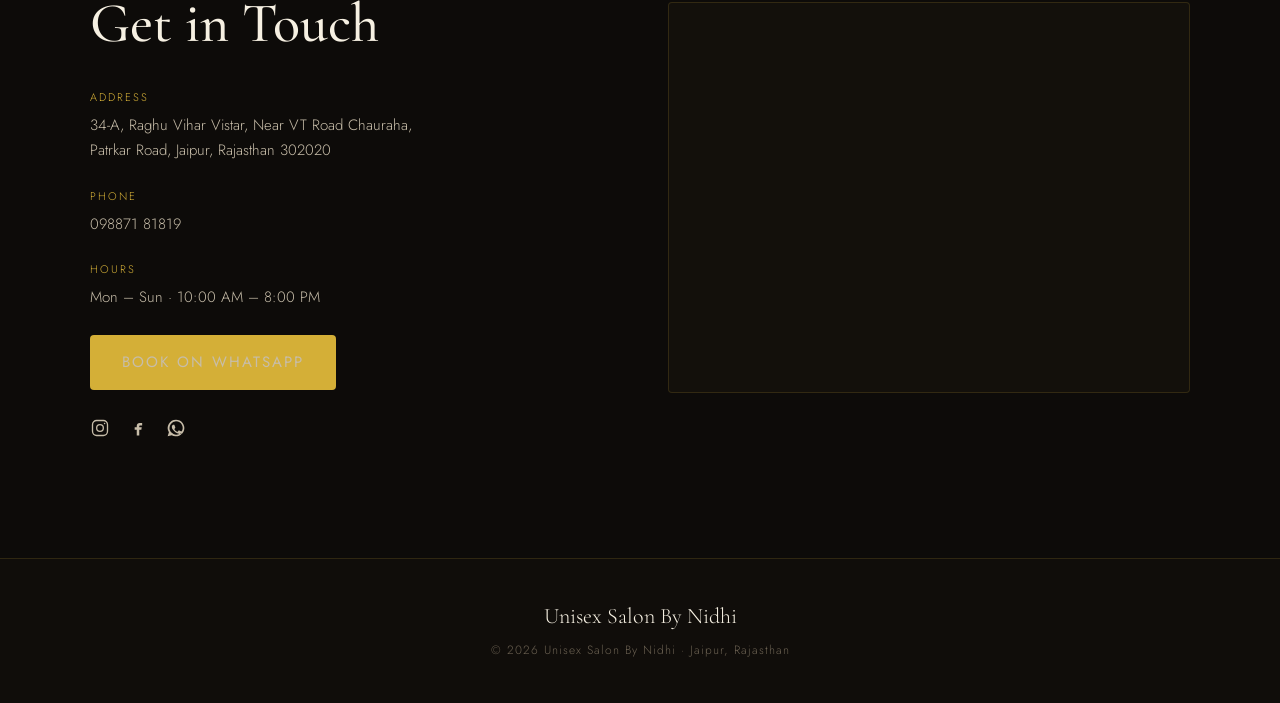
==== commit 6d1989a4: "details" ====
--- a/Nidhi/index.html
+++ b/Nidhi/index.html
@@ -116,35 +116,49 @@
   </div>
   <div class="services-grid">
     <div class="service-card">
-      <div class="num">01</div>
-      <h3>Bridal Makeup</h3>
-      <p>Timeless, camera-ready bridal artistry, soft glam to full traditional.</p>
+      <span class="icon" aria-hidden="true">✂</span>
+      <h3>Hair Design</h3>
+      <p>Precision cuts and styling tailored to your face, hair and lifestyle.</p>
+      <ul class="price-list">
+        <li><span>Signature Cut &amp; Style</span><span class="price">₹800</span></li>
+        <li><span>Blow-Dry &amp; Finish</span><span class="price">₹600</span></li>
+        <li><span>Keratin Smoothening</span><span class="price">₹4,500</span></li>
+      </ul>
     </div>
     <div class="service-card">
-      <div class="num">02</div>
-      <h3>Party &amp; HD Makeup</h3>
-      <p>Event-ready glamour with long-wear HD finishes.</p>
+      <span class="icon" aria-hidden="true">🎨</span>
+      <h3>Colour &amp; Highlights</h3>
+      <p>L'Oréal Professionnel colour, from natural tones to bold balayage.</p>
+      <ul class="price-list">
+        <li><span>Global Colour</span><span class="price">₹2,200</span></li>
+        <li><span>Balayage / Ombré</span><span class="price">₹5,000</span></li>
+        <li><span>Root Touch-Up</span><span class="price">₹1,200</span></li>
+      </ul>
     </div>
     <div class="service-card">
-      <div class="num">03</div>
-      <h3>Hair Styling &amp; Cuts</h3>
-      <p>Precision cuts, blow-dries, styling for men and women.</p>
-    </div>
-    <div class="service-card">
-      <div class="num">04</div>
-      <h3>Hair Colour &amp; Treatments</h3>
-      <p>Global colour, highlights, keratin, treatments — with L'Oréal Professionnel.</p>
-    </div>
-    <div class="service-card">
-      <div class="num">05</div>
-      <h3>Facials &amp; Skincare</h3>
-      <p>Clean-up, hydra facial, brightening, and anti-ageing facials.</p>
-    </div>
-    <div class="service-card">
-      <div class="num">06</div>
-      <h3>Nails &amp; Grooming</h3>
-      <p>Manicure, pedicure, nail art, waxing, threading — full service.</p>
-    </div>
+      <span class="icon" aria-hidden="true">✨</span>
+      <h3>Skincare &amp; Facials</h3>
+      <p>Restorative facials and treatments for a luminous, healthy glow.</p>
+      <ul class="price-list">
+        <li><span>Hydra Glow Facial</span><span class="price">₹1,800</span></li>
+        <li><span>Anti-Ageing Facial</span><span class="price">₹2,500</span></li>
+        <li><span>Clean-Up &amp; Detan</span><span class="price">₹900</span></li>
+      </ul>
+    </div>
+    <div class="service-card featured">
+      <span class="badge">Most Loved</span>
+      <span class="icon" aria-hidden="true">💍</span>
+      <h3>Bridal &amp; Special Events</h3>
+      <p>Complete bridal artistry for your most memorable moments.</p>
+      <ul class="price-list">
+        <li><span>Bridal Makeup</span><span class="price">₹15,000</span></li>
+        <li><span>Party / Event Look</span><span class="price">₹3,500</span></li>
+        <li><span>Pre-Bridal Package</span><span class="price">₹12,000</span></li>
+      </ul>
+    </div>
+  </div>
+  <div style="text-align:center; margin-top:48px;">
+    <a href="#contact" class="link-underline">Explore All Services →</a>
   </div>
 </section>
 
--- a/Nidhi/css/styles.css
+++ b/Nidhi/css/styles.css
@@ -331,28 +331,68 @@
 
 .services-grid {
   display: grid;
-  grid-template-columns: repeat(3, minmax(0, 1fr));
-  gap: 1px;
-  background: var(--line, rgba(212,175,55,0.16));
+  grid-template-columns: repeat(4, minmax(0, 1fr));
+  gap: 20px;
+  max-width: 1280px;
+  margin: 0 auto;
+}
+.service-card {
+  position: relative;
+  display: flex;
+  flex-direction: column;
+  background: var(--panel, #100d0a);
+  padding: 38px 32px;
   border: 1px solid var(--line, rgba(212,175,55,0.16));
-  max-width: 1180px;
-  margin: 0 auto;
-}
-.service-card { background: var(--panel, #100d0a); padding: 44px 36px; transition: background .4s ease; }
-.service-card .num {
-  font-family: 'Cormorant Garamond', serif;
-  font-size: 40px;
-  color: var(--gold, #d4af37);
-  line-height: 1;
-}
+  border-radius: 14px;
+  transition: background .4s ease, border-color .4s ease;
+}
+.service-card.featured { border-color: var(--gold, #d4af37); }
+.service-card .badge {
+  position: absolute;
+  top: 18px;
+  right: 18px;
+  background: var(--gold, #d4af37);
+  color: var(--btn-text, #0d0b09);
+  font-size: 9px;
+  font-weight: 500;
+  letter-spacing: 2px;
+  text-transform: uppercase;
+  padding: 6px 12px;
+  border-radius: 999px;
+}
+.service-card .icon { font-size: 26px; line-height: 1; }
 .service-card h3 {
   font-family: 'Cormorant Garamond', serif;
   font-weight: 500;
-  font-size: 25px;
+  font-size: 24px;
   margin: 18px 0 10px;
   color: var(--heading, #f6f0e2);
 }
-.service-card p { margin: 0; font-size: 14px; line-height: 1.75; color: var(--muted2, #a89e8c); }
+.service-card p { margin: 0 0 22px; font-size: 13.5px; line-height: 1.7; color: var(--muted2, #a89e8c); }
+.price-list {
+  list-style: none;
+  margin: auto 0 0;
+  padding: 0;
+  display: flex;
+  flex-direction: column;
+  gap: 12px;
+}
+.price-list li {
+  display: flex;
+  align-items: baseline;
+  justify-content: space-between;
+  gap: 16px;
+  font-size: 14px;
+  color: var(--muted, #c7bda9);
+  padding-bottom: 11px;
+  border-bottom: 1px solid var(--line, rgba(212,175,55,0.16));
+}
+.price-list .price {
+  font-family: 'Cormorant Garamond', serif;
+  font-size: 18px;
+  color: var(--gold, #d4af37);
+  white-space: nowrap;
+}
 
 /* ---------- Gallery preview ---------- */
 .gallery-preview { padding: 0 0 clamp(72px, 10vw, 120px); }
@@ -538,8 +578,11 @@
 .site-footer p { margin: 12px 0 0; font-size: 12px; letter-spacing: 1px; color: var(--faint, #6b6152); }
 
 /* ---------- Responsive ---------- */
+@media (max-width: 1100px) {
+  .services-grid { grid-template-columns: repeat(2, 1fr); }
+}
+
 @media (max-width: 900px) {
-  .services-grid { grid-template-columns: repeat(2, 1fr); }
   .preview-grid { grid-template-columns: repeat(2, 1fr); }
   .nav-desktop { display: none; }
   .hamburger { display: block; }
